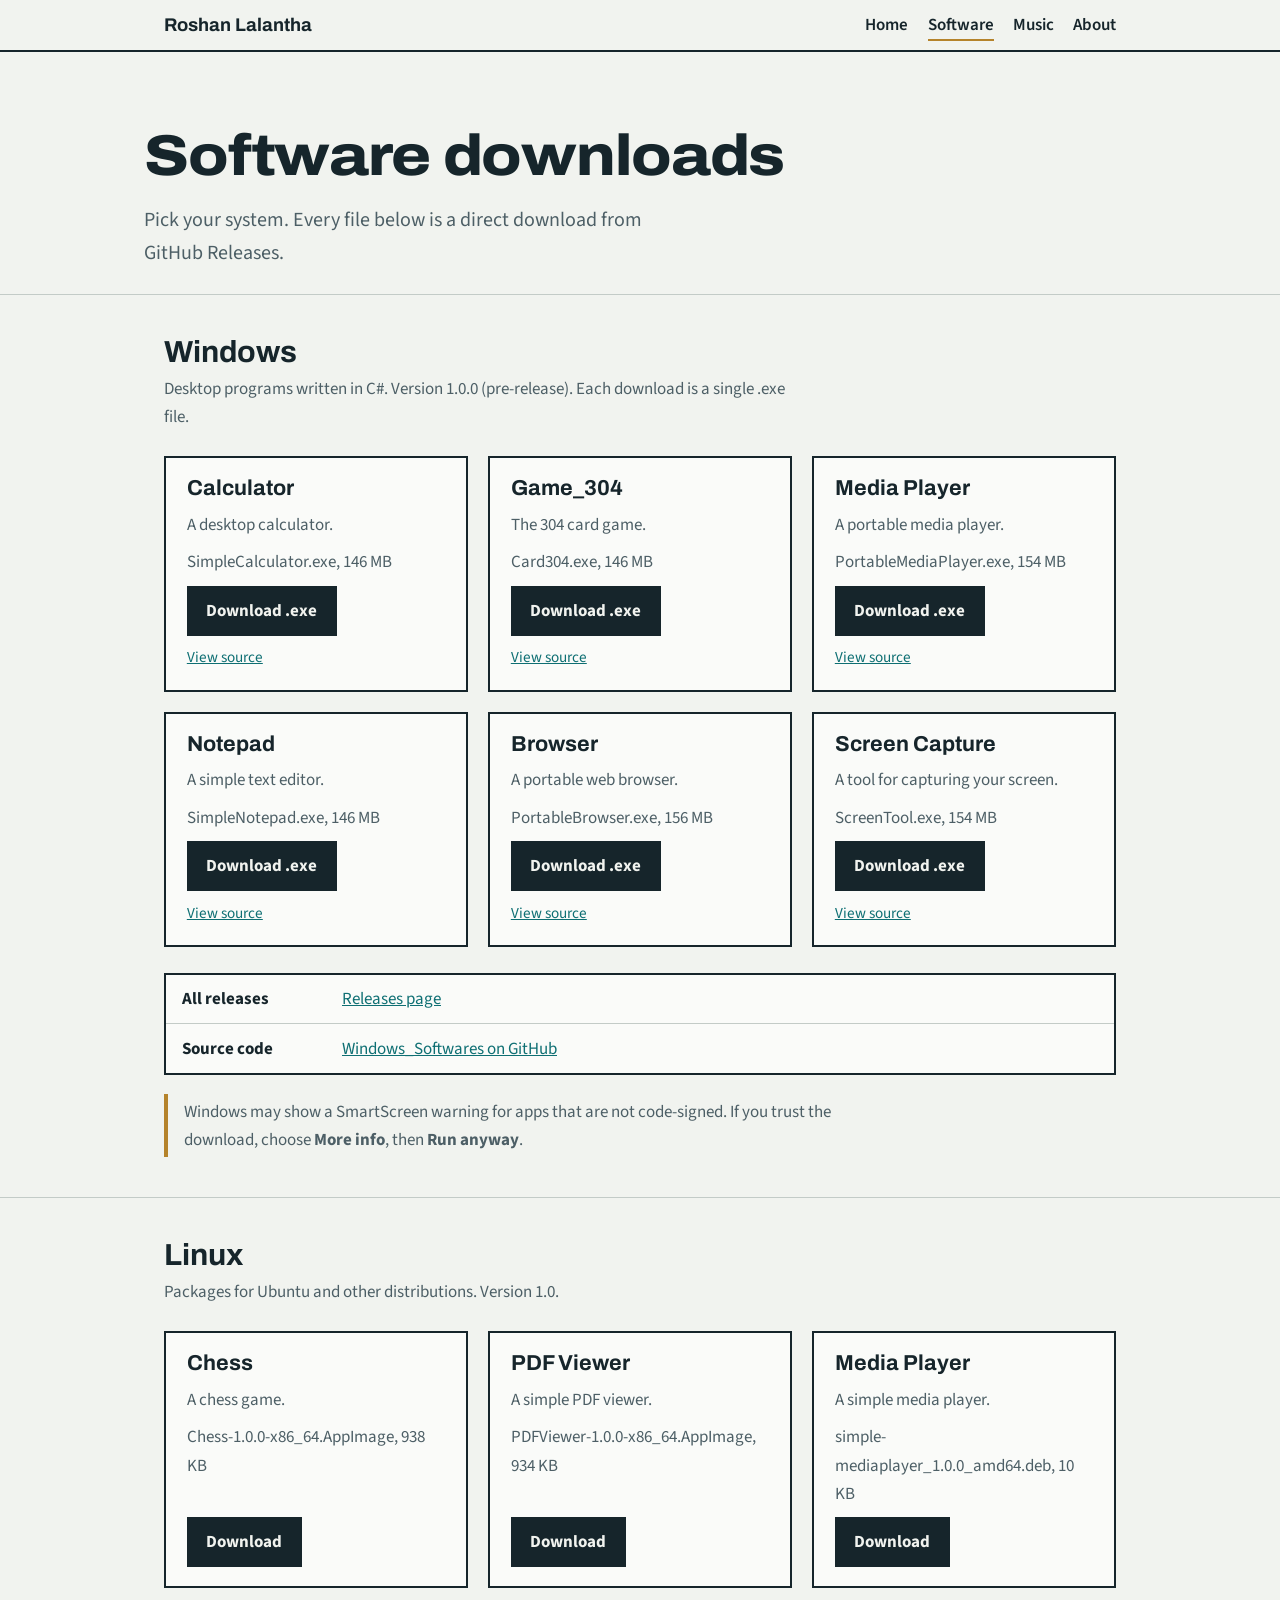
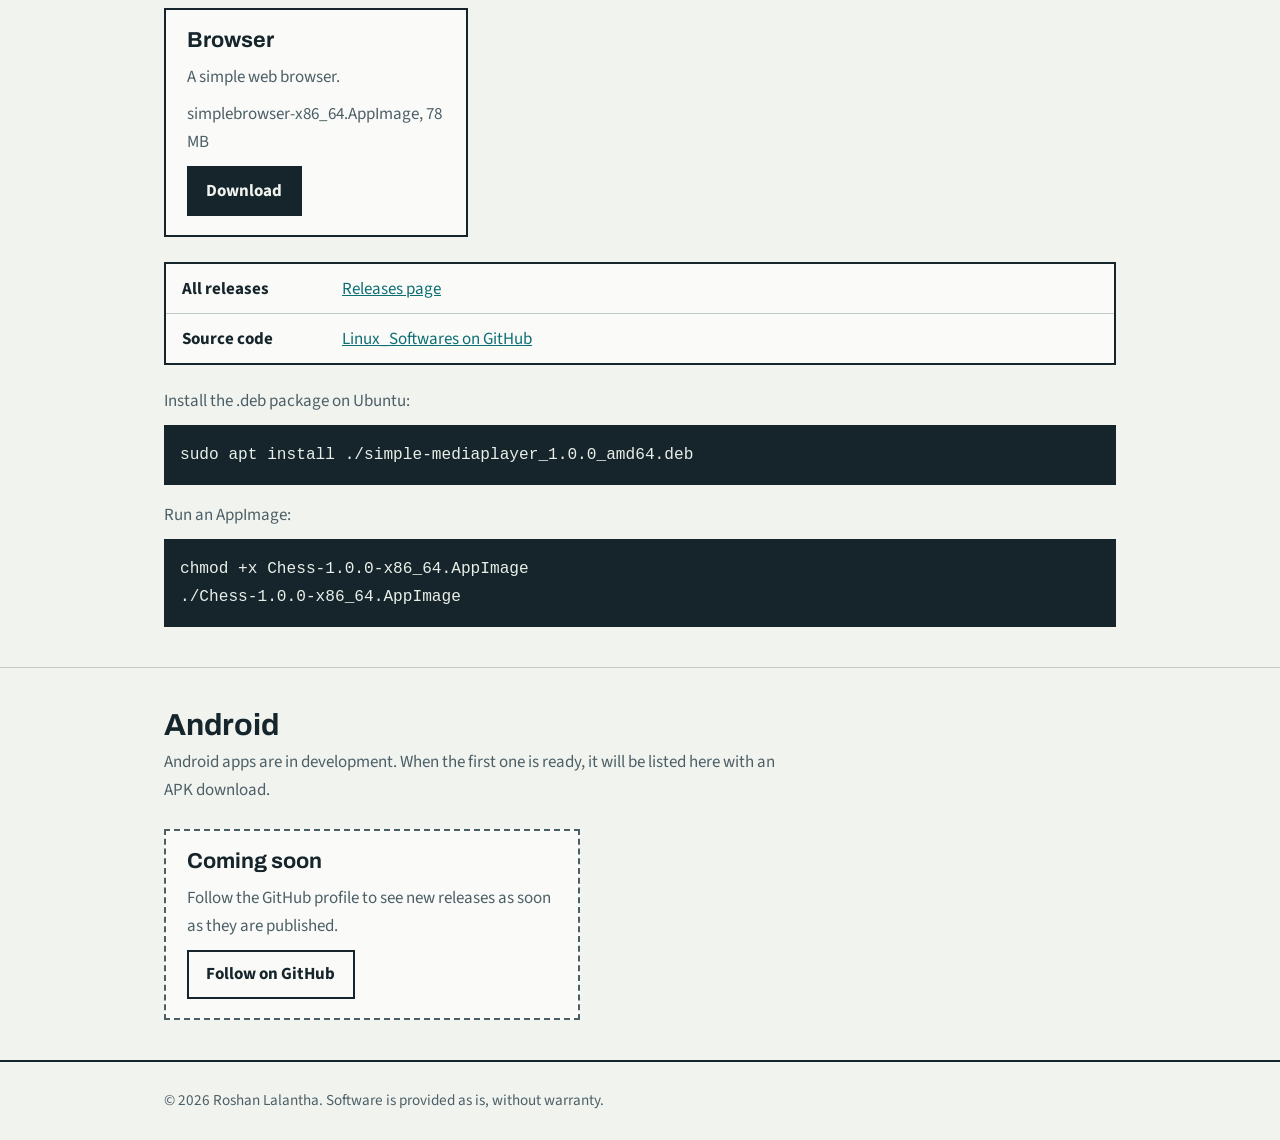
==== software.html @ b9254abf "Add files via upload" ====
<!DOCTYPE html>
<html lang="en">
<head>
<meta charset="utf-8">
<meta name="viewport" content="width=device-width, initial-scale=1">
<title>Software downloads | Roshan Lalantha</title>
<meta name="description" content="Download Windows and Linux software by Roshan Lalantha. Android apps coming soon.">
<link rel="preconnect" href="https://fonts.googleapis.com"><link rel="preconnect" href="https://fonts.gstatic.com" crossorigin>
<link href="https://fonts.googleapis.com/css2?family=Archivo:wdth,wght@100..125,400..800&family=Source+Sans+3:wght@400;600&display=swap" rel="stylesheet">
<link rel="stylesheet" href="style.css">
</head>
<body>
<header><div class="wrap">
<a class="brand" href="index.html">Roshan Lalantha</a>
<nav aria-label="Main"><a href="index.html">Home</a><a href="software.html" aria-current="page">Software</a><a href="index.html#music">Music</a><a href="index.html#about">About</a></nav>
</div></header>
<main>
<div class="wrap hero" style="padding-bottom:1.5rem">
<h1 style="font-size:clamp(2.2rem,6vw,3.6rem)">Software downloads</h1>
<p>Pick your system. Every file below is a direct download from GitHub Releases.</p>
</div>

<section id="windows"><div class="wrap">
<h2>Windows</h2>
<p class="lead">Desktop programs written in C#. Version 1.0.0 (pre-release). Each download is a single .exe file.</p>
<div class="grid">
<div class="item"><h3>Calculator</h3><p>A desktop calculator.</p><p>SimpleCalculator.exe, 146 MB</p><a class="btn" href="https://github.com/roshanlalanthaUOM/Windows_Softwares/releases/download/v1.0.0/SimpleCalculator.exe">Download .exe</a><a href="https://github.com/roshanlalanthaUOM/Windows_Softwares/tree/main/Calculator" target="_blank" rel="noopener">View source</a></div>
<div class="item"><h3>Game_304</h3><p>The 304 card game.</p><p>Card304.exe, 146 MB</p><a class="btn" href="https://github.com/roshanlalanthaUOM/Windows_Softwares/releases/download/v1.0.0/Card304.exe">Download .exe</a><a href="https://github.com/roshanlalanthaUOM/Windows_Softwares/tree/main/Game_304" target="_blank" rel="noopener">View source</a></div>
<div class="item"><h3>Media Player</h3><p>A portable media player.</p><p>PortableMediaPlayer.exe, 154 MB</p><a class="btn" href="https://github.com/roshanlalanthaUOM/Windows_Softwares/releases/download/v1.0.0/PortableMediaPlayer.exe">Download .exe</a><a href="https://github.com/roshanlalanthaUOM/Windows_Softwares/tree/main/Media_Player" target="_blank" rel="noopener">View source</a></div>
<div class="item"><h3>Notepad</h3><p>A simple text editor.</p><p>SimpleNotepad.exe, 146 MB</p><a class="btn" href="https://github.com/roshanlalanthaUOM/Windows_Softwares/releases/download/v1.0.0/SimpleNotepad.exe">Download .exe</a><a href="https://github.com/roshanlalanthaUOM/Windows_Softwares/tree/main/Notepad" target="_blank" rel="noopener">View source</a></div>
<div class="item"><h3>Browser</h3><p>A portable web browser.</p><p>PortableBrowser.exe, 156 MB</p><a class="btn" href="https://github.com/roshanlalanthaUOM/Windows_Softwares/releases/download/v1.0.0/PortableBrowser.exe">Download .exe</a><a href="https://github.com/roshanlalanthaUOM/Windows_Softwares/tree/main/P_Browser" target="_blank" rel="noopener">View source</a></div>
<div class="item"><h3>Screen Capture</h3><p>A tool for capturing your screen.</p><p>ScreenTool.exe, 154 MB</p><a class="btn" href="https://github.com/roshanlalanthaUOM/Windows_Softwares/releases/download/v1.0.0/ScreenTool.exe">Download .exe</a><a href="https://github.com/roshanlalanthaUOM/Windows_Softwares/tree/main/Screen%20Capture" target="_blank" rel="noopener">View source</a></div>
</div>
<dl class="rows" style="margin-top:1.6rem">
<div><dt>All releases</dt><dd><a href="https://github.com/roshanlalanthaUOM/Windows_Softwares/releases" target="_blank" rel="noopener">Releases page</a></dd></div>
<div><dt>Source code</dt><dd><a href="https://github.com/roshanlalanthaUOM/Windows_Softwares" target="_blank" rel="noopener">Windows_Softwares on GitHub</a></dd></div>
</dl>
<p class="note">Windows may show a SmartScreen warning for apps that are not code-signed. If you trust the download, choose <b>More info</b>, then <b>Run anyway</b>.</p>
</div></section>

<section id="linux"><div class="wrap">
<h2>Linux</h2>
<p class="lead">Packages for Ubuntu and other distributions. Version 1.0.</p>
<div class="grid">
<div class="item"><h3>Chess</h3><p>A chess game.</p><p>Chess-1.0.0-x86_64.AppImage, 938 KB</p><a class="btn" href="https://github.com/roshanlalanthaUOM/Linux_Softwares/releases/download/V1.0/Chess-1.0.0-x86_64.AppImage">Download</a></div>
<div class="item"><h3>PDF Viewer</h3><p>A simple PDF viewer.</p><p>PDFViewer-1.0.0-x86_64.AppImage, 934 KB</p><a class="btn" href="https://github.com/roshanlalanthaUOM/Linux_Softwares/releases/download/V1.0/PDFViewer-1.0.0-x86_64.AppImage">Download</a></div>
<div class="item"><h3>Media Player</h3><p>A simple media player.</p><p>simple-mediaplayer_1.0.0_amd64.deb, 10 KB</p><a class="btn" href="https://github.com/roshanlalanthaUOM/Linux_Softwares/releases/download/V1.0/simple-mediaplayer_1.0.0_amd64.deb">Download</a></div>
<div class="item"><h3>Browser</h3><p>A simple web browser.</p><p>simplebrowser-x86_64.AppImage, 78 MB</p><a class="btn" href="https://github.com/roshanlalanthaUOM/Linux_Softwares/releases/download/V1.0/simplebrowser-x86_64.AppImage">Download</a></div>
</div>
<dl class="rows" style="margin-top:1.6rem">
<div><dt>All releases</dt><dd><a href="https://github.com/roshanlalanthaUOM/Linux_Softwares/releases" target="_blank" rel="noopener">Releases page</a></dd></div>
<div><dt>Source code</dt><dd><a href="https://github.com/roshanlalanthaUOM/Linux_Softwares" target="_blank" rel="noopener">Linux_Softwares on GitHub</a></dd></div>
</dl>
<p class="lead" style="margin-top:1.4rem;margin-bottom:0">Install the .deb package on Ubuntu:</p>
<pre><code>sudo apt install ./simple-mediaplayer_1.0.0_amd64.deb</code></pre>
<p class="lead" style="margin:1rem 0 0">Run an AppImage:</p>
<pre><code>chmod +x Chess-1.0.0-x86_64.AppImage
./Chess-1.0.0-x86_64.AppImage</code></pre>
</div></section>

<section id="android"><div class="wrap">
<h2>Android</h2>
<p class="lead">Android apps are in development. When the first one is ready, it will be listed here with an APK download.</p>
<div class="item soon" style="max-width:26rem"><h3>Coming soon</h3><p>Follow the GitHub profile to see new releases as soon as they are published.</p><a class="btn alt" href="https://github.com/roshanlalanthaUOM" target="_blank" rel="noopener">Follow on GitHub</a></div>
</div></section>

<!-- To list an individual program, copy this block into a section above:
<div class="item"><h3>Program name</h3><p>One sentence about what it does.</p>
<dl class="rows"><div><dt>Version</dt><dd>1.0.0</dd></div><div><dt>Size</dt><dd>12 MB</dd></div><div><dt>SHA-256</dt><dd><code>paste checksum</code></dd></div></dl>
<a class="btn" href="RELEASE-FILE-URL">Download</a></div> -->
</main>
<footer><div class="wrap">© 2026 Roshan Lalantha. Software is provided as is, without warranty.</div></footer>
</body>
</html>
---- style.css ----
:root{--paper:#f1f3ef;--ink:#16252b;--mute:#4d5f66;--line:#c3cbc7;--teal:#0e6f73;--brass:#b5832b;--card:#fafbf9}
*{box-sizing:border-box}
html{scroll-padding-top:5rem}
body{margin:0;background:var(--paper);color:var(--ink);font:1.0625rem/1.65 "Source Sans 3",system-ui,-apple-system,"Segoe UI",sans-serif}
h1,h2,h3{font-family:"Archivo","Arial Narrow",system-ui,sans-serif;line-height:1.1;margin:0}
a{color:var(--teal)}
a:focus-visible,.btn:focus-visible{outline:3px solid var(--brass);outline-offset:3px}
.wrap{max-width:62rem;margin:0 auto;padding:0 1.25rem}
header{border-bottom:2px solid var(--ink);background:var(--paper);position:sticky;top:0;z-index:5}
header .wrap{display:flex;justify-content:space-between;align-items:center;gap:1rem;flex-wrap:wrap;padding-top:.7rem;padding-bottom:.7rem}
.brand{font:700 1.15rem "Archivo",sans-serif;text-decoration:none;color:var(--ink)}
nav a{margin-left:1.2rem;text-decoration:none;color:var(--ink);font-weight:600;padding-bottom:2px}
nav a[aria-current],nav a:hover{border-bottom:2px solid var(--brass)}
.hero{padding:4.5rem 0 3rem}
.hero h1{font-size:clamp(2.6rem,8vw,5.2rem);font-weight:800;letter-spacing:-.02em;font-stretch:112%}
.hero p{max-width:34rem;font-size:1.25rem;color:var(--mute);margin:1rem 0 0}
.block{display:grid;grid-template-columns:repeat(auto-fit,minmax(11rem,1fr));border:2px solid var(--ink);background:var(--card);margin:2.2rem 0 0}
.block div{padding:.7rem 1rem;border-right:1px solid var(--line);border-bottom:1px solid var(--line)}
.block small{display:block;color:var(--mute);font-size:.85rem}
.block b{font-family:"Archivo",sans-serif}
section{padding:2.5rem 0;border-top:1px solid var(--line)}
section>.wrap>h2{font-size:1.9rem;margin-bottom:.4rem}
.lead{color:var(--mute);max-width:40rem;margin:0 0 1.6rem}
.grid{display:grid;grid-template-columns:repeat(auto-fit,minmax(16rem,1fr));gap:1.25rem}
.item{border:2px solid var(--ink);background:var(--card);padding:1.2rem 1.3rem;display:flex;flex-direction:column;gap:.6rem}
.item h3{font-size:1.35rem}
.item p{margin:0;color:var(--mute)}
.item.soon{border-style:dashed;border-color:var(--mute)}
.btn{display:inline-block;align-self:flex-start;background:var(--ink);color:var(--paper);text-decoration:none;font-weight:700;padding:.55rem 1.1rem;border:2px solid var(--ink);margin-top:auto}
.btn:hover{background:var(--teal);border-color:var(--teal)}
.btn.alt{background:transparent;color:var(--ink)}
.btn.alt:hover{background:var(--ink);color:var(--paper)}
.rows{border:2px solid var(--ink);background:var(--card)}
.rows div{display:grid;grid-template-columns:9rem 1fr;gap:1rem;padding:.65rem 1rem;border-bottom:1px solid var(--line)}
.rows div:last-child{border-bottom:0}
.rows dt{font-weight:700}
.rows dd{margin:0}
code{background:#e3e8e4;padding:.1rem .35rem;font-size:.95em}
pre{background:var(--ink);color:#e8efe9;padding:1rem;overflow-x:auto;margin:.6rem 0 0}
pre code{background:none;padding:0}
.note{border-left:4px solid var(--brass);padding:.2rem 0 .2rem 1rem;color:var(--mute);margin:1.2rem 0 0;max-width:42rem}
footer{border-top:2px solid var(--ink);padding:1.6rem 0;color:var(--mute);font-size:.95rem}
@media(max-width:34rem){.rows div{grid-template-columns:1fr;gap:.1rem}nav a{margin:0 1rem 0 0}}
.item a:not(.btn){font-size:.95rem}
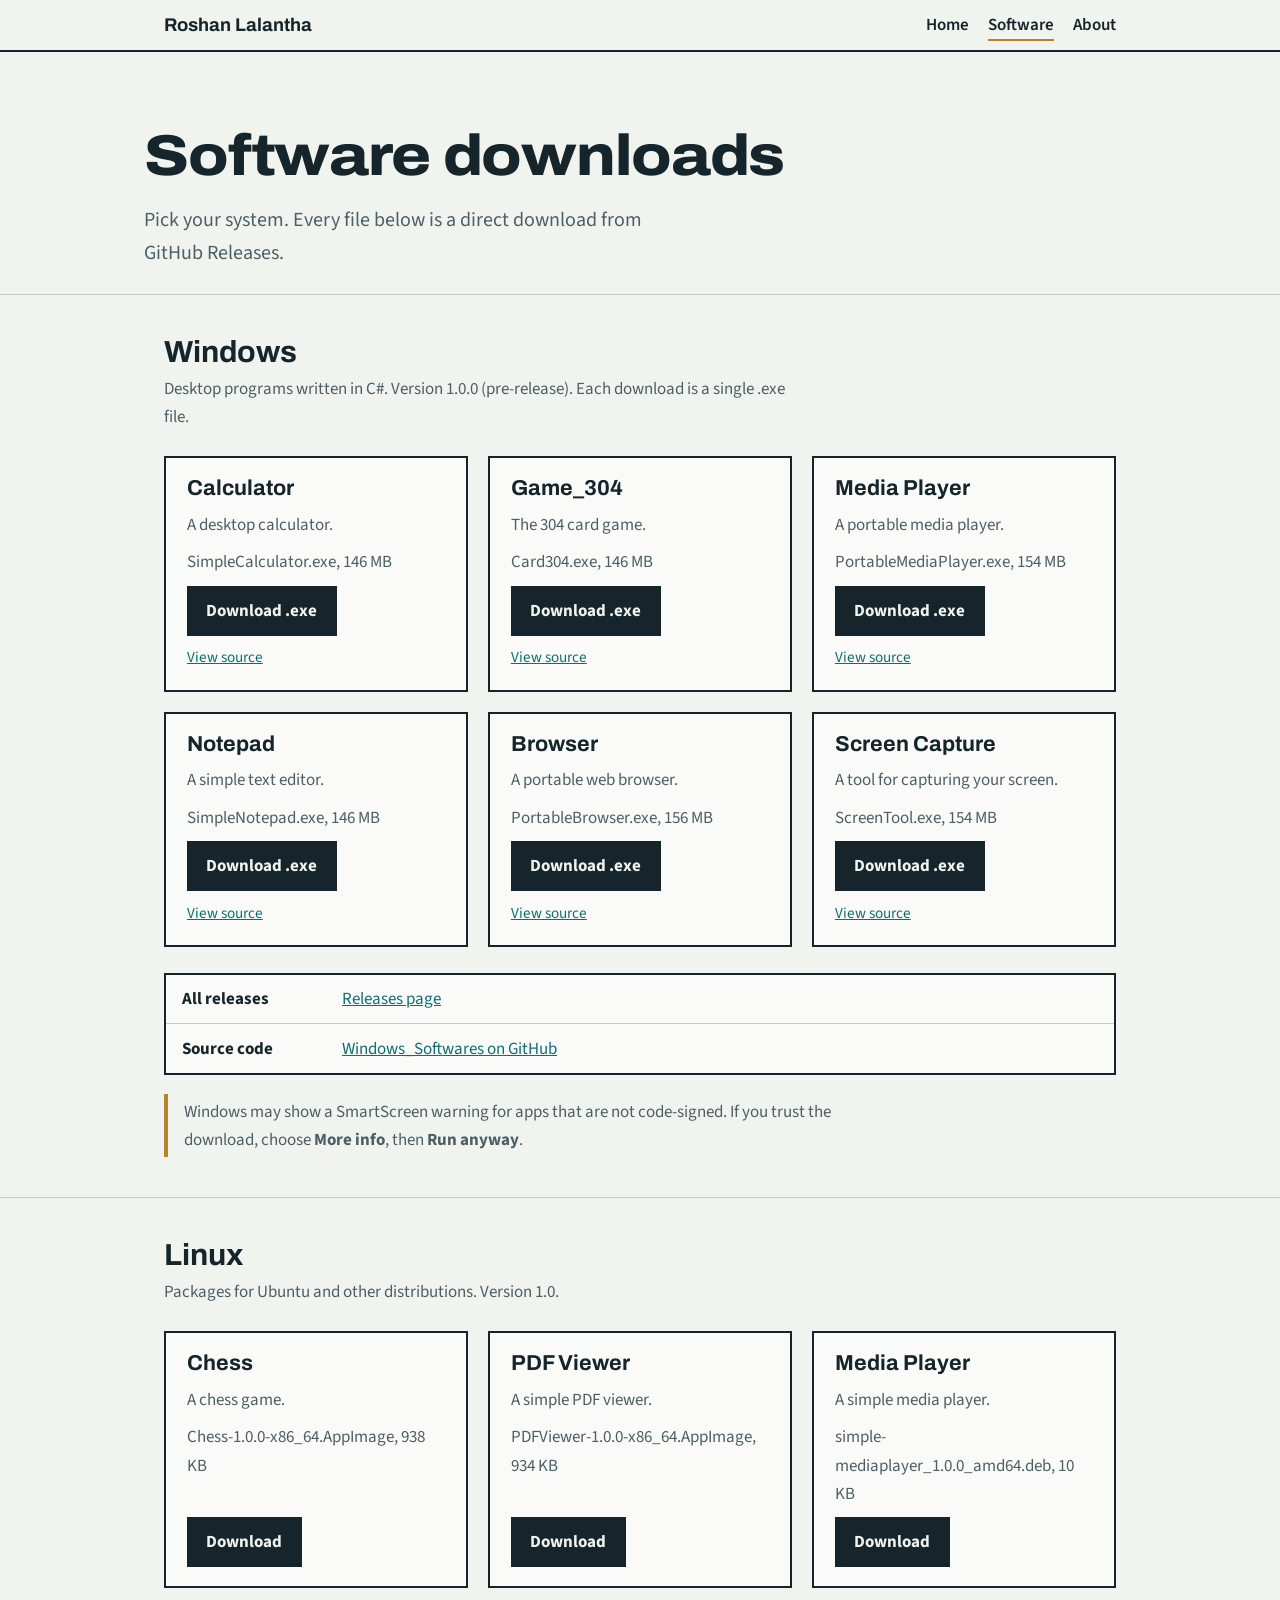
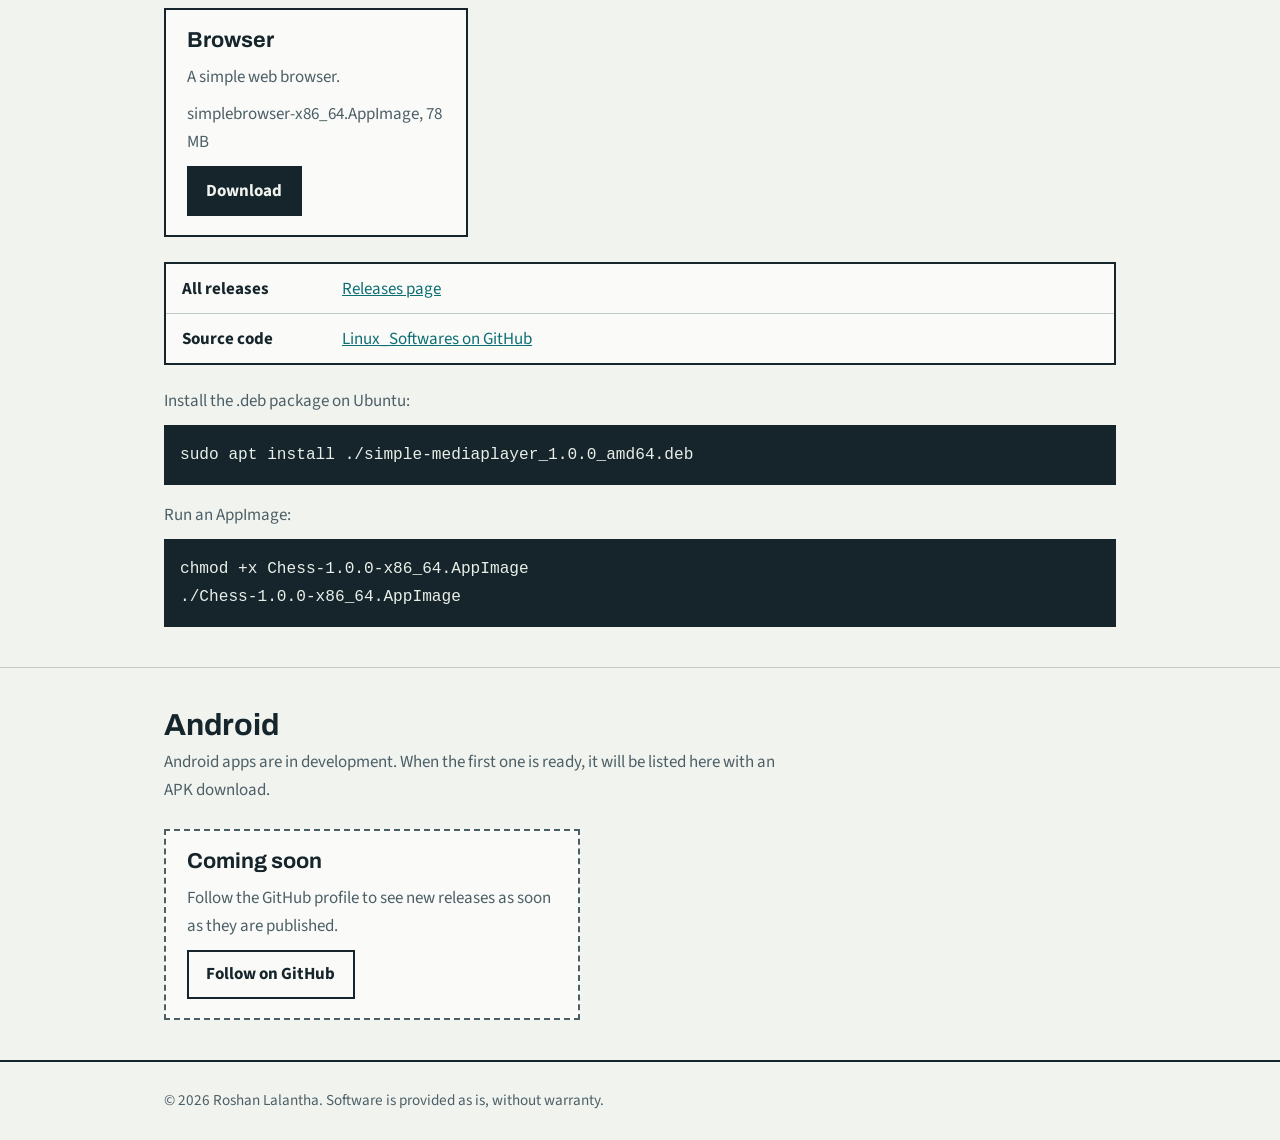
==== commit edd8af74: "Add files via upload" ====
--- a/software.html
+++ b/software.html
@@ -12,7 +12,7 @@
 <body>
 <header><div class="wrap">
 <a class="brand" href="index.html">Roshan Lalantha</a>
-<nav aria-label="Main"><a href="index.html">Home</a><a href="software.html" aria-current="page">Software</a><a href="index.html#music">Music</a><a href="index.html#about">About</a></nav>
+<nav aria-label="Main"><a href="index.html">Home</a><a href="software.html" aria-current="page">Software</a><a href="index.html#about">About</a></nav>
 </div></header>
 <main>
 <div class="wrap hero" style="padding-bottom:1.5rem">
